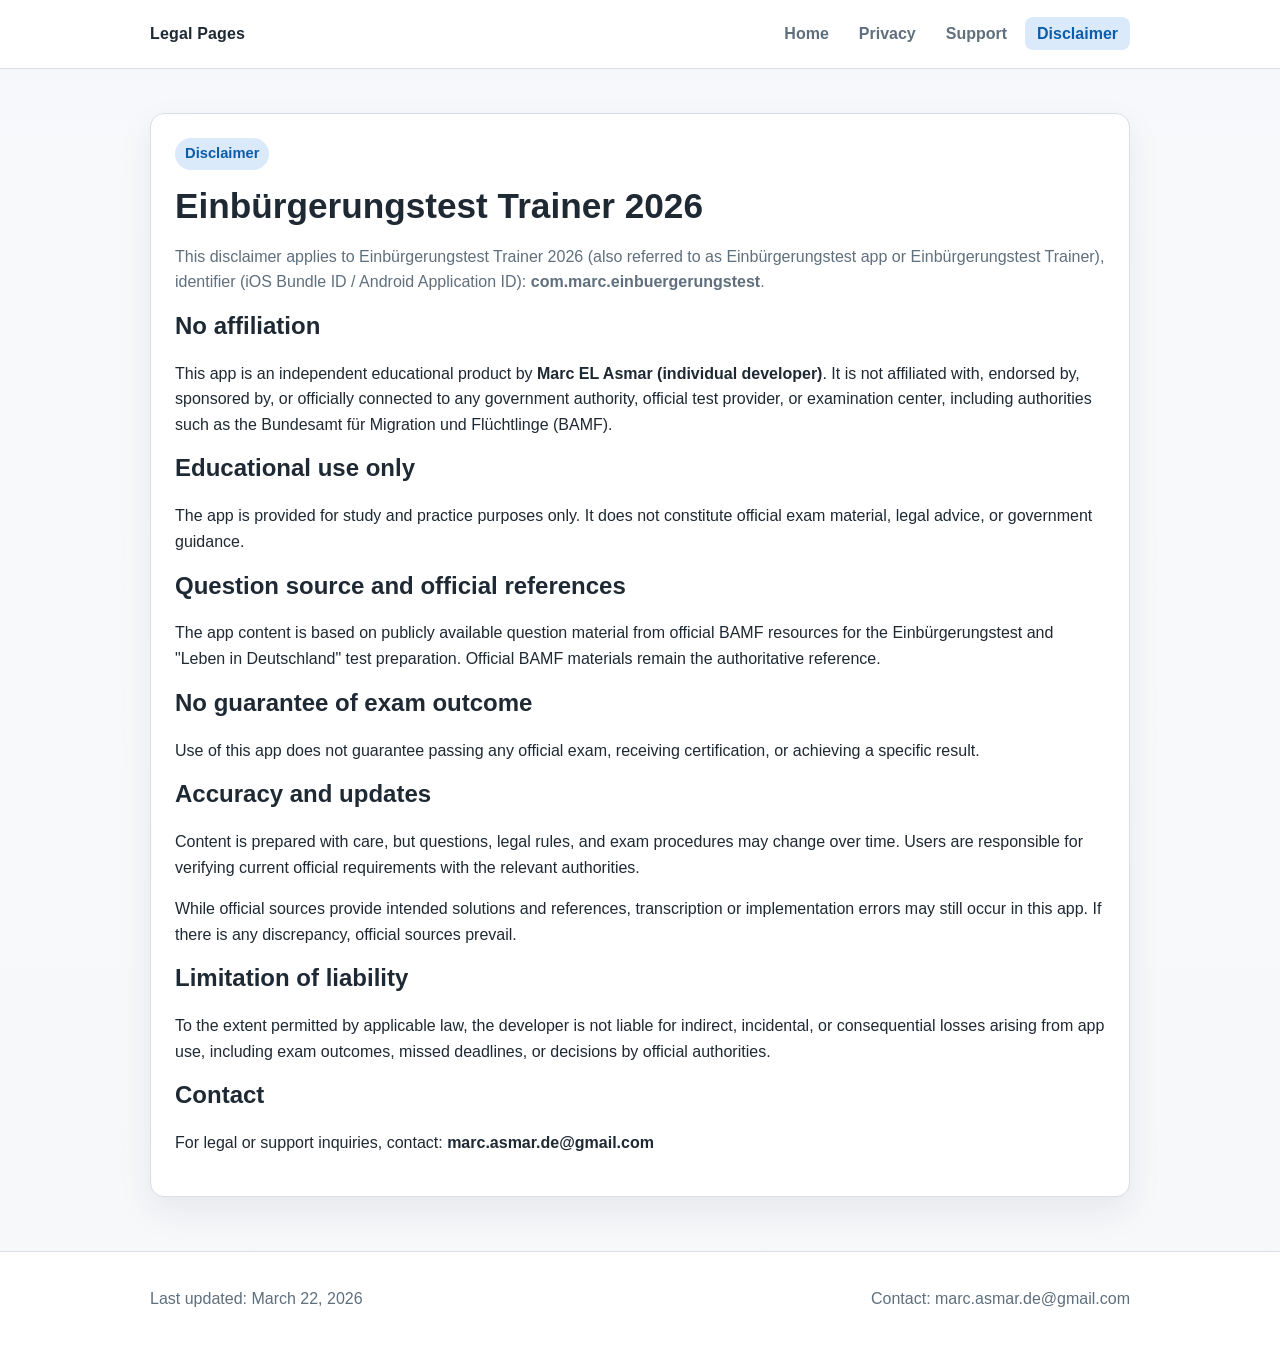
==== disclaimer/index.html @ 525e5e28 "refactor: flatten legal pages to root-level routes" ====
<!doctype html>
<html lang="en">
  <head>
    <meta charset="UTF-8" />
    <meta name="viewport" content="width=device-width, initial-scale=1.0" />
    <title>Einbürgerungstest Trainer 2026 Disclaimer</title>
    <meta
      name="description"
      content="Disclaimer and terms for Einbürgerungstest Trainer 2026."
    />
    <link rel="canonical" href="https://einbuergerungstest.marcelasmar.com/disclaimer/" />
    <link rel="stylesheet" href="/styles.css" />
  </head>
  <body>
    <header class="site-header">
      <div class="container nav-wrap">
        <a class="brand" href="/">Legal Pages</a>
        <nav aria-label="Main navigation">
          <ul class="nav-list">
            <li><a href="/">Home</a></li>
            <li><a href="/privacy/">Privacy</a></li>
            <li><a href="/support/">Support</a></li>
            <li><a class="active" href="/disclaimer/">Disclaimer</a></li>
          </ul>
        </nav>
      </div>
    </header>

    <main class="container">
      <section class="content-panel">
        <p class="eyebrow">Disclaimer</p>
        <h1>Einbürgerungstest Trainer 2026</h1>
        <p class="muted">
          This disclaimer applies to Einbürgerungstest Trainer 2026 (also
          referred to as Einbürgerungstest app or Einbürgerungstest Trainer),
          identifier (iOS Bundle ID / Android Application ID):
          <strong>com.marc.einbuergerungstest</strong>.
        </p>

        <h2>No affiliation</h2>
        <p>
          This app is an independent educational product by
          <strong>Marc EL Asmar (individual developer)</strong>. It is not
          affiliated with, endorsed by, sponsored by, or officially connected
          to any government authority, official test provider, or examination
          center, including authorities such as the Bundesamt für Migration und
          Flüchtlinge (BAMF).
        </p>

        <h2>Educational use only</h2>
        <p>
          The app is provided for study and practice purposes only. It does not
          constitute official exam material, legal advice, or government
          guidance.
        </p>

        <h2>Question source and official references</h2>
        <p>
          The app content is based on publicly available question material from
          official BAMF resources for the Einbürgerungstest and "Leben in
          Deutschland" test preparation. Official BAMF materials remain the
          authoritative reference.
        </p>

        <h2>No guarantee of exam outcome</h2>
        <p>
          Use of this app does not guarantee passing any official exam,
          receiving certification, or achieving a specific result.
        </p>

        <h2>Accuracy and updates</h2>
        <p>
          Content is prepared with care, but questions, legal rules, and exam
          procedures may change over time. Users are responsible for verifying
          current official requirements with the relevant authorities.
        </p>
        <p>
          While official sources provide intended solutions and references,
          transcription or implementation errors may still occur in this app. If
          there is any discrepancy, official sources prevail.
        </p>

        <h2>Limitation of liability</h2>
        <p>
          To the extent permitted by applicable law, the developer is not
          liable for indirect, incidental, or consequential losses arising from
          app use, including exam outcomes, missed deadlines, or decisions by
          official authorities.
        </p>

        <h2>Contact</h2>
        <p>
          For legal or support inquiries, contact:
          <strong>marc.asmar.de@gmail.com</strong>
        </p>
      </section>
    </main>

    <footer class="site-footer">
      <div class="container footer-wrap">
        <p>Last updated: March 22, 2026</p>
        <p>Contact: marc.asmar.de@gmail.com</p>
      </div>
    </footer>
  </body>
</html>
---- styles.css ----
:root {
  --bg: #f7f8fa;
  --surface: #ffffff;
  --text: #1e2933;
  --muted: #5f6f7d;
  --accent: #0b5cab;
  --accent-soft: #dbeafb;
  --border: #d8dee6;
  --shadow: 0 14px 35px rgba(23, 42, 58, 0.08);
}

* {
  box-sizing: border-box;
}

body {
  margin: 0;
  font-family: "Source Sans 3", "Segoe UI", "Helvetica Neue", sans-serif;
  color: var(--text);
  background: linear-gradient(180deg, #f3f6fa 0%, #f8f9fb 160px, #f7f8fa 100%);
  line-height: 1.6;
}

a {
  color: var(--accent);
}

.container {
  width: min(980px, 92%);
  margin: 0 auto;
}

.site-header {
  border-bottom: 1px solid var(--border);
  background-color: var(--surface);
  position: sticky;
  top: 0;
  z-index: 10;
}

.nav-wrap {
  display: flex;
  align-items: center;
  justify-content: space-between;
  gap: 16px;
  min-height: 68px;
}

.brand {
  text-decoration: none;
  font-weight: 700;
  color: var(--text);
  letter-spacing: 0.01em;
}

.nav-list {
  list-style: none;
  display: flex;
  gap: 6px;
  margin: 0;
  padding: 0;
}

.nav-list a {
  text-decoration: none;
  color: var(--muted);
  padding: 8px 12px;
  border-radius: 8px;
  font-weight: 600;
}

.nav-list a:hover,
.nav-list a:focus-visible {
  background: var(--accent-soft);
  color: var(--accent);
  outline: none;
}

.nav-list a.active {
  color: var(--accent);
  background: var(--accent-soft);
}

main {
  padding: 44px 0 54px;
}

.hero {
  background: var(--surface);
  border: 1px solid var(--border);
  border-radius: 14px;
  padding: 26px;
  box-shadow: var(--shadow);
}

.eyebrow {
  display: inline-block;
  margin: 0;
  color: var(--accent);
  background: var(--accent-soft);
  padding: 4px 10px;
  border-radius: 999px;
  font-weight: 600;
  font-size: 0.92rem;
}

h1,
h2,
h3 {
  line-height: 1.25;
  margin-top: 0;
}

h1 {
  margin: 14px 0 12px;
  font-size: clamp(1.75rem, 3vw, 2.2rem);
}

section + section {
  margin-top: 30px;
}

.card-grid {
  display: grid;
  grid-template-columns: repeat(auto-fit, minmax(240px, 1fr));
  gap: 18px;
}

.card {
  background: var(--surface);
  border: 1px solid var(--border);
  border-radius: 12px;
  padding: 20px;
}

.card-link {
  display: inline-block;
  margin-top: 10px;
  font-weight: 700;
  text-decoration: none;
}

.card-link:hover,
.card-link:focus-visible {
  text-decoration: underline;
}

.app-grid {
  display: grid;
  grid-template-columns: repeat(auto-fit, minmax(300px, 1fr));
  gap: 18px;
}

.app-card {
  background: var(--surface);
  border: 1px solid var(--border);
  border-radius: 14px;
  padding: 22px;
  box-shadow: var(--shadow);
}

.tag-row {
  display: flex;
  gap: 8px;
  flex-wrap: wrap;
  margin-bottom: 10px;
}

.tag {
  display: inline-block;
  margin: 0;
  color: var(--accent);
  background: var(--accent-soft);
  padding: 2px 8px;
  border-radius: 999px;
  font-weight: 600;
  font-size: 0.78rem;
  line-height: 1.25;
}

.doc-list {
  margin: 12px 0 0;
  padding-left: 20px;
}

.doc-list li + li {
  margin-top: 6px;
}

.doc-list a {
  font-weight: 700;
}

.content-panel {
  background: var(--surface);
  border: 1px solid var(--border);
  border-radius: 14px;
  padding: 24px;
  box-shadow: var(--shadow);
}

.list {
  padding-left: 20px;
}

.muted {
  color: var(--muted);
}

.faq-item + .faq-item {
  margin-top: 16px;
  padding-top: 16px;
  border-top: 1px solid var(--border);
}

.site-footer {
  border-top: 1px solid var(--border);
  background: var(--surface);
}

.footer-wrap {
  padding: 18px 0 26px;
  color: var(--muted);
  display: flex;
  flex-wrap: wrap;
  gap: 10px 20px;
  justify-content: space-between;
}

@media (max-width: 680px) {
  .nav-wrap {
    flex-direction: column;
    align-items: flex-start;
    padding: 12px 0;
  }

  .nav-list {
    width: 100%;
    gap: 4px;
    justify-content: space-between;
  }

  .nav-list a {
    display: inline-block;
    padding: 8px 10px;
  }

  main {
    padding-top: 28px;
  }

  .hero,
  .content-panel {
    padding: 20px;
  }
}
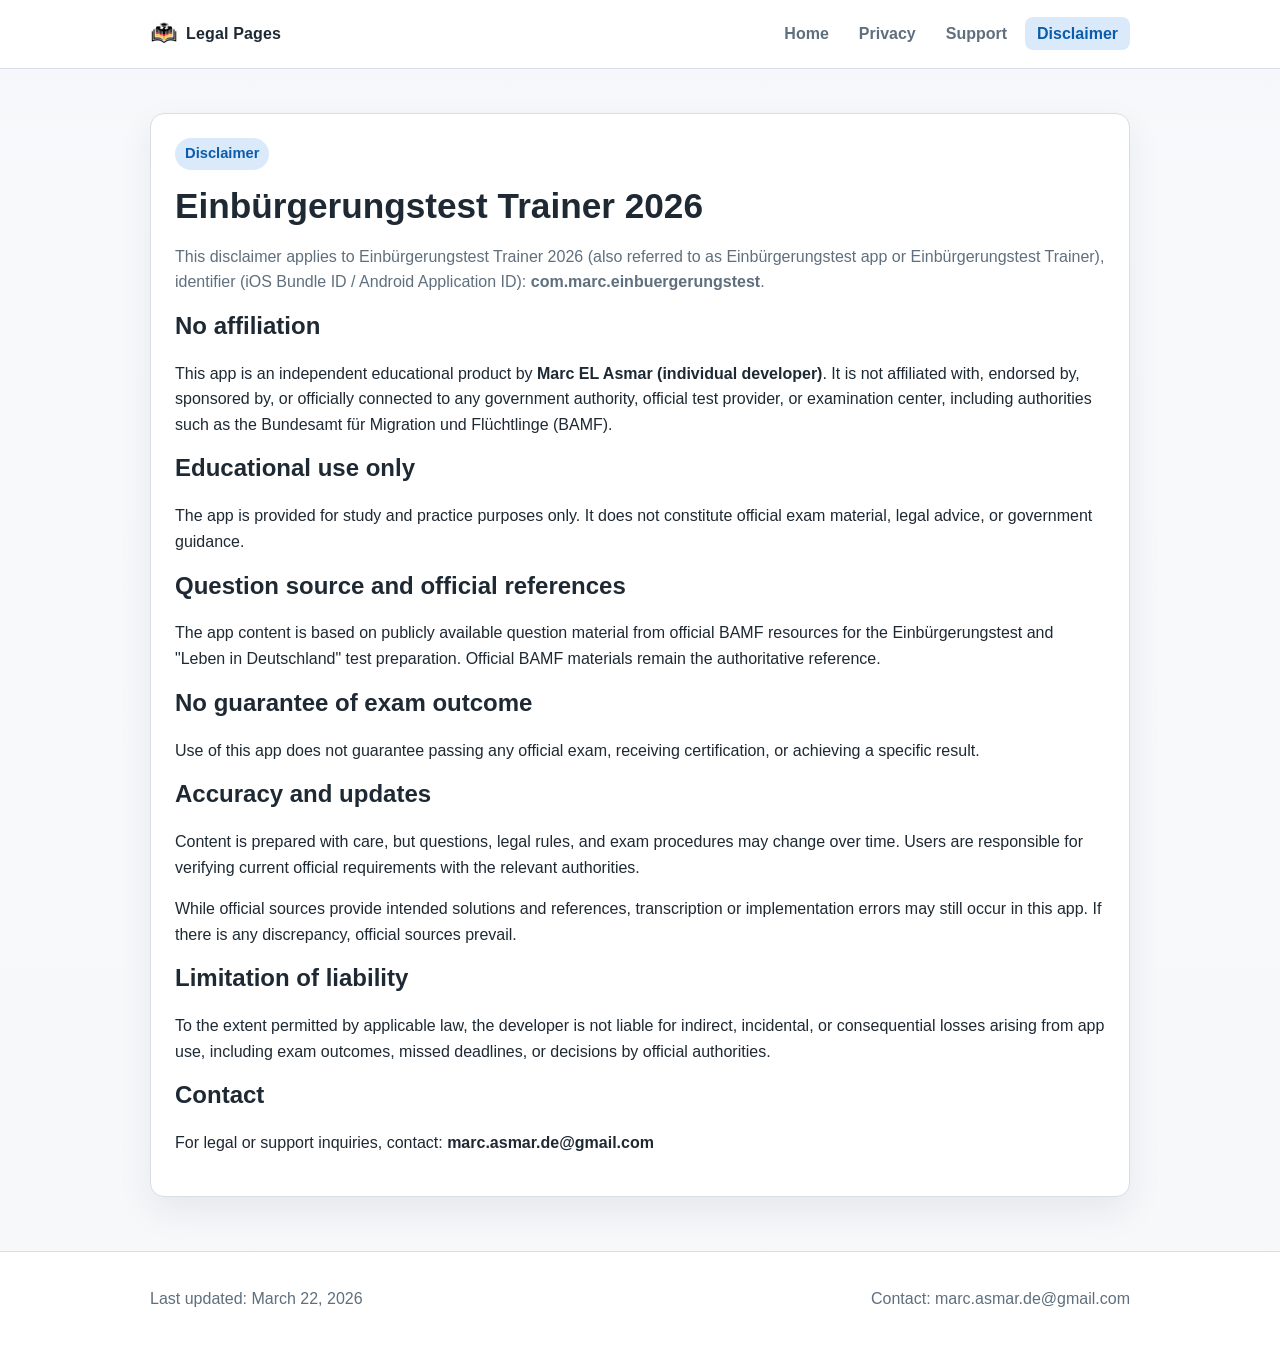
==== commit 709413f7: "feat: add app logo, favicon, and store icons" ====
--- a/disclaimer/index.html
+++ b/disclaimer/index.html
@@ -9,12 +9,23 @@
       content="Disclaimer and terms for Einbürgerungstest Trainer 2026."
     />
     <link rel="canonical" href="https://einbuergerungstest.marcelasmar.com/disclaimer/" />
+    <link rel="icon" type="image/png" sizes="32x32" href="/assets/app-logo-1024.png" />
+    <link rel="apple-touch-icon" href="/assets/app-logo-1024.png" />
     <link rel="stylesheet" href="/styles.css" />
   </head>
   <body>
     <header class="site-header">
       <div class="container nav-wrap">
-        <a class="brand" href="/">Legal Pages</a>
+        <a class="brand" href="/">
+          <img
+            src="/assets/app-logo-1024.png"
+            alt="Einbürgerungstest Trainer logo"
+            class="brand-logo"
+            width="28"
+            height="28"
+          />
+          <span>Legal Pages</span>
+        </a>
         <nav aria-label="Main navigation">
           <ul class="nav-list">
             <li><a href="/">Home</a></li>
--- a/styles.css
+++ b/styles.css
@@ -47,10 +47,20 @@
 }
 
 .brand {
+  display: inline-flex;
+  align-items: center;
+  gap: 8px;
   text-decoration: none;
   font-weight: 700;
   color: var(--text);
   letter-spacing: 0.01em;
+}
+
+.brand-logo {
+  width: 28px;
+  height: 28px;
+  object-fit: cover;
+  border-radius: 6px;
 }
 
 .nav-list {
@@ -93,6 +103,68 @@
   box-shadow: var(--shadow);
 }
 
+.hero-logo {
+  width: 120px;
+  height: 120px;
+  object-fit: cover;
+  border-radius: 22px;
+  border: 1px solid var(--border);
+  box-shadow: var(--shadow);
+  margin-top: 12px;
+}
+
+.cta-row {
+  display: flex;
+  flex-wrap: wrap;
+  gap: 10px;
+  margin-top: 16px;
+}
+
+.button {
+  display: inline-block;
+  text-decoration: none;
+  font-weight: 700;
+  border-radius: 10px;
+  padding: 10px 14px;
+  border: 1px solid transparent;
+}
+
+.button-content {
+  display: inline-flex;
+  align-items: center;
+  gap: 8px;
+}
+
+.store-icon {
+  width: 18px;
+  height: 18px;
+}
+
+.button-primary {
+  background: var(--accent);
+  color: #ffffff;
+}
+
+.button-primary:hover,
+.button-primary:focus-visible {
+  background: #084b8e;
+  color: #ffffff;
+  outline: none;
+}
+
+.button-secondary {
+  background: var(--surface);
+  color: var(--accent);
+  border-color: var(--border);
+}
+
+.button-secondary:hover,
+.button-secondary:focus-visible {
+  background: var(--accent-soft);
+  color: var(--accent);
+  outline: none;
+}
+
 .eyebrow {
   display: inline-block;
   margin: 0;
@@ -199,12 +271,22 @@
   box-shadow: var(--shadow);
 }
 
+.landing-grid {
+  display: grid;
+  grid-template-columns: repeat(auto-fit, minmax(280px, 1fr));
+  gap: 18px;
+}
+
 .list {
   padding-left: 20px;
 }
 
 .muted {
   color: var(--muted);
+}
+
+.legal-note {
+  margin-top: 14px;
 }
 
 .faq-item + .faq-item {
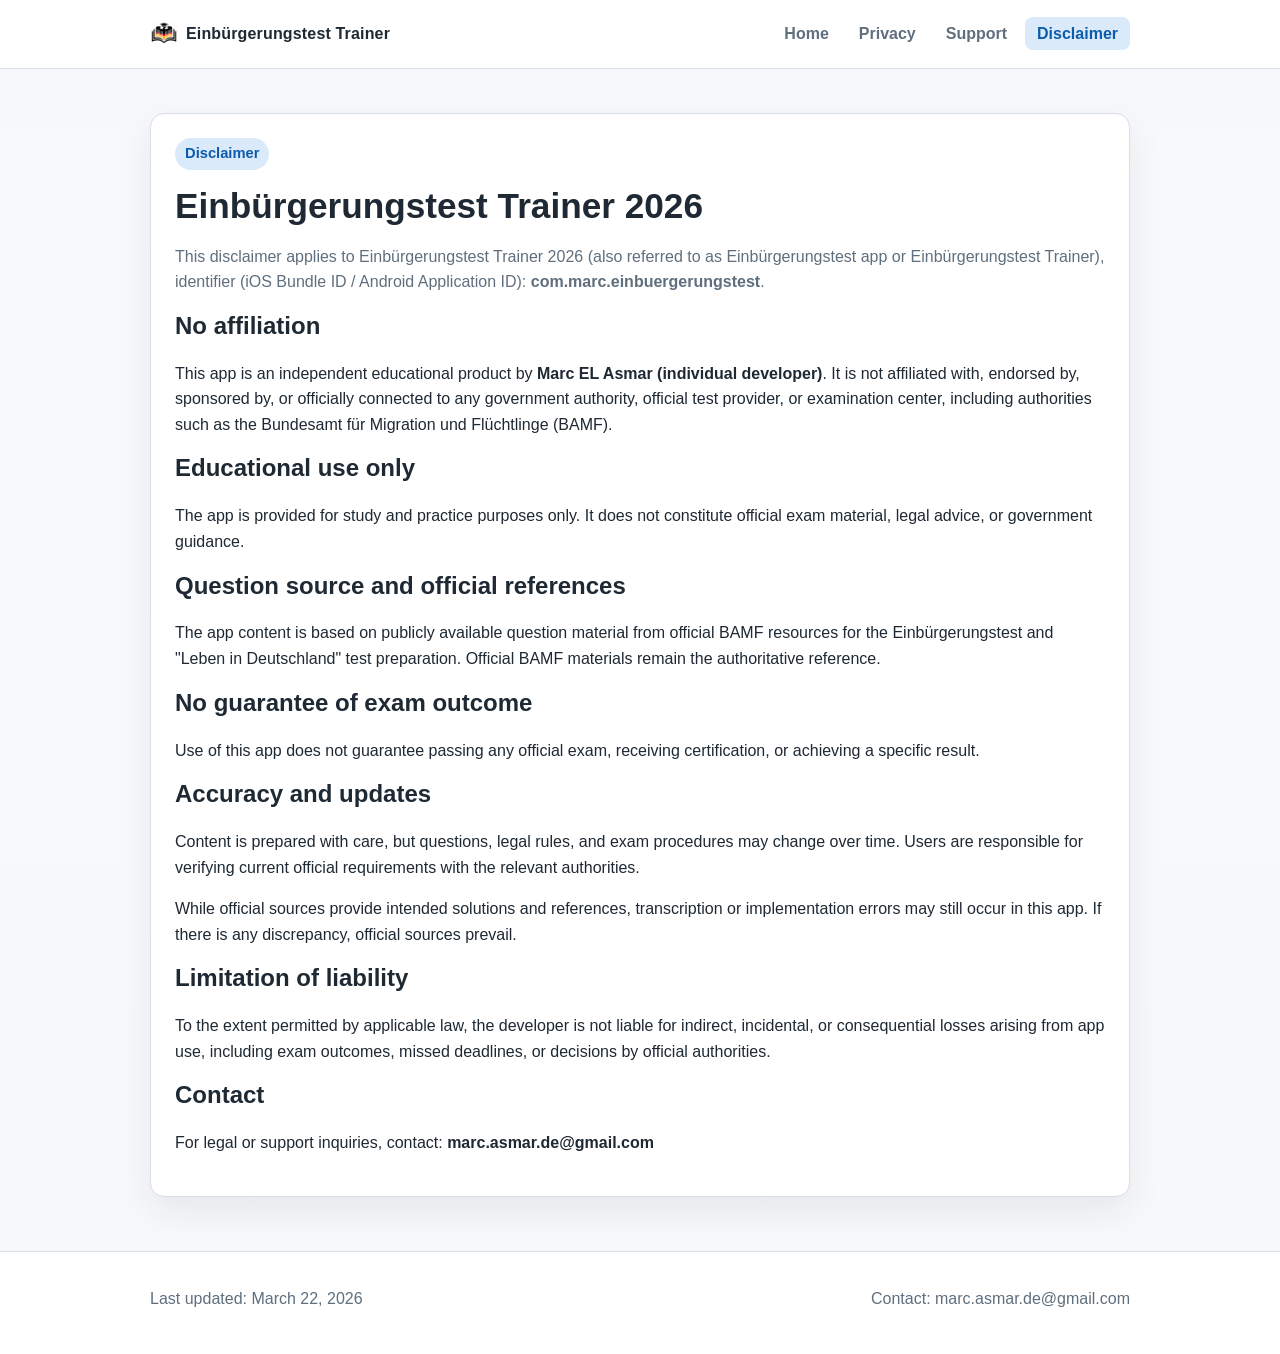
==== commit a37fa946: "chore: rename header brand to app name" ====
--- a/disclaimer/index.html
+++ b/disclaimer/index.html
@@ -24,7 +24,7 @@
             width="28"
             height="28"
           />
-          <span>Legal Pages</span>
+          <span>Einbürgerungstest Trainer</span>
         </a>
         <nav aria-label="Main navigation">
           <ul class="nav-list">
